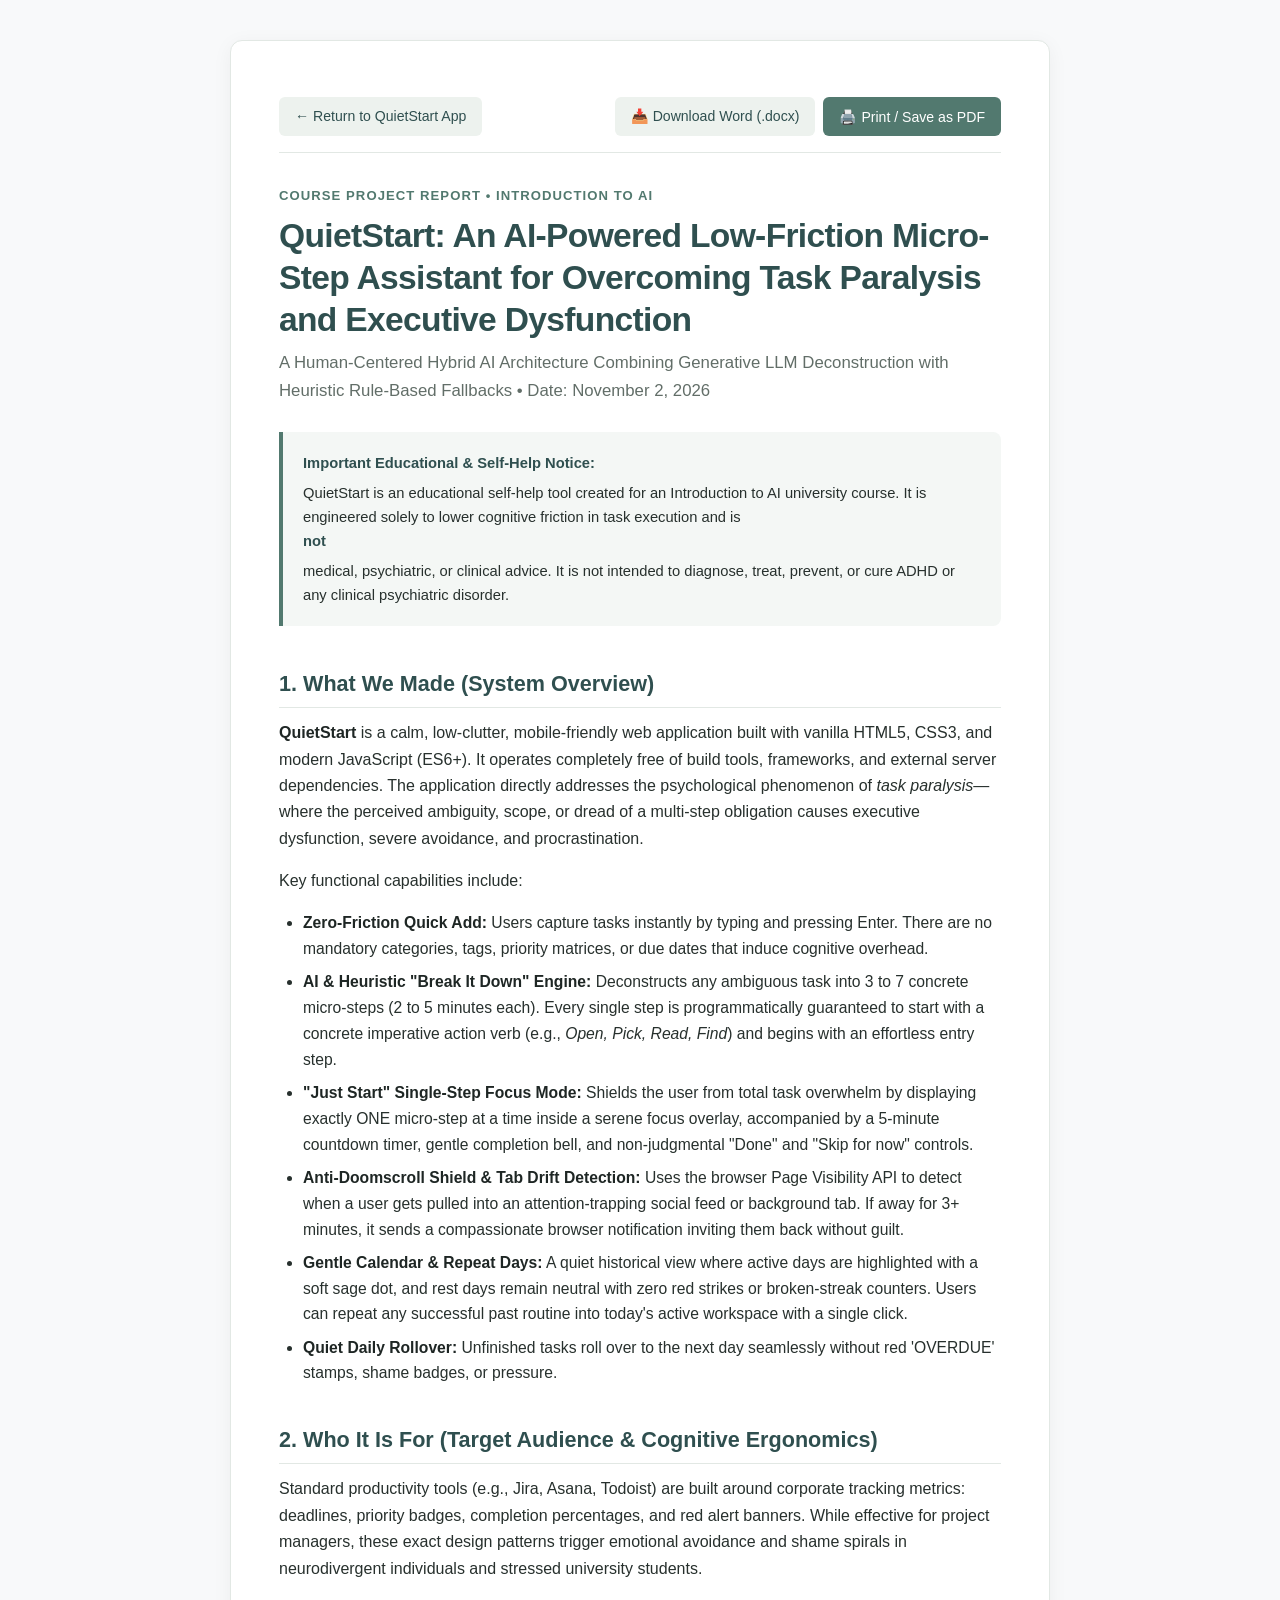
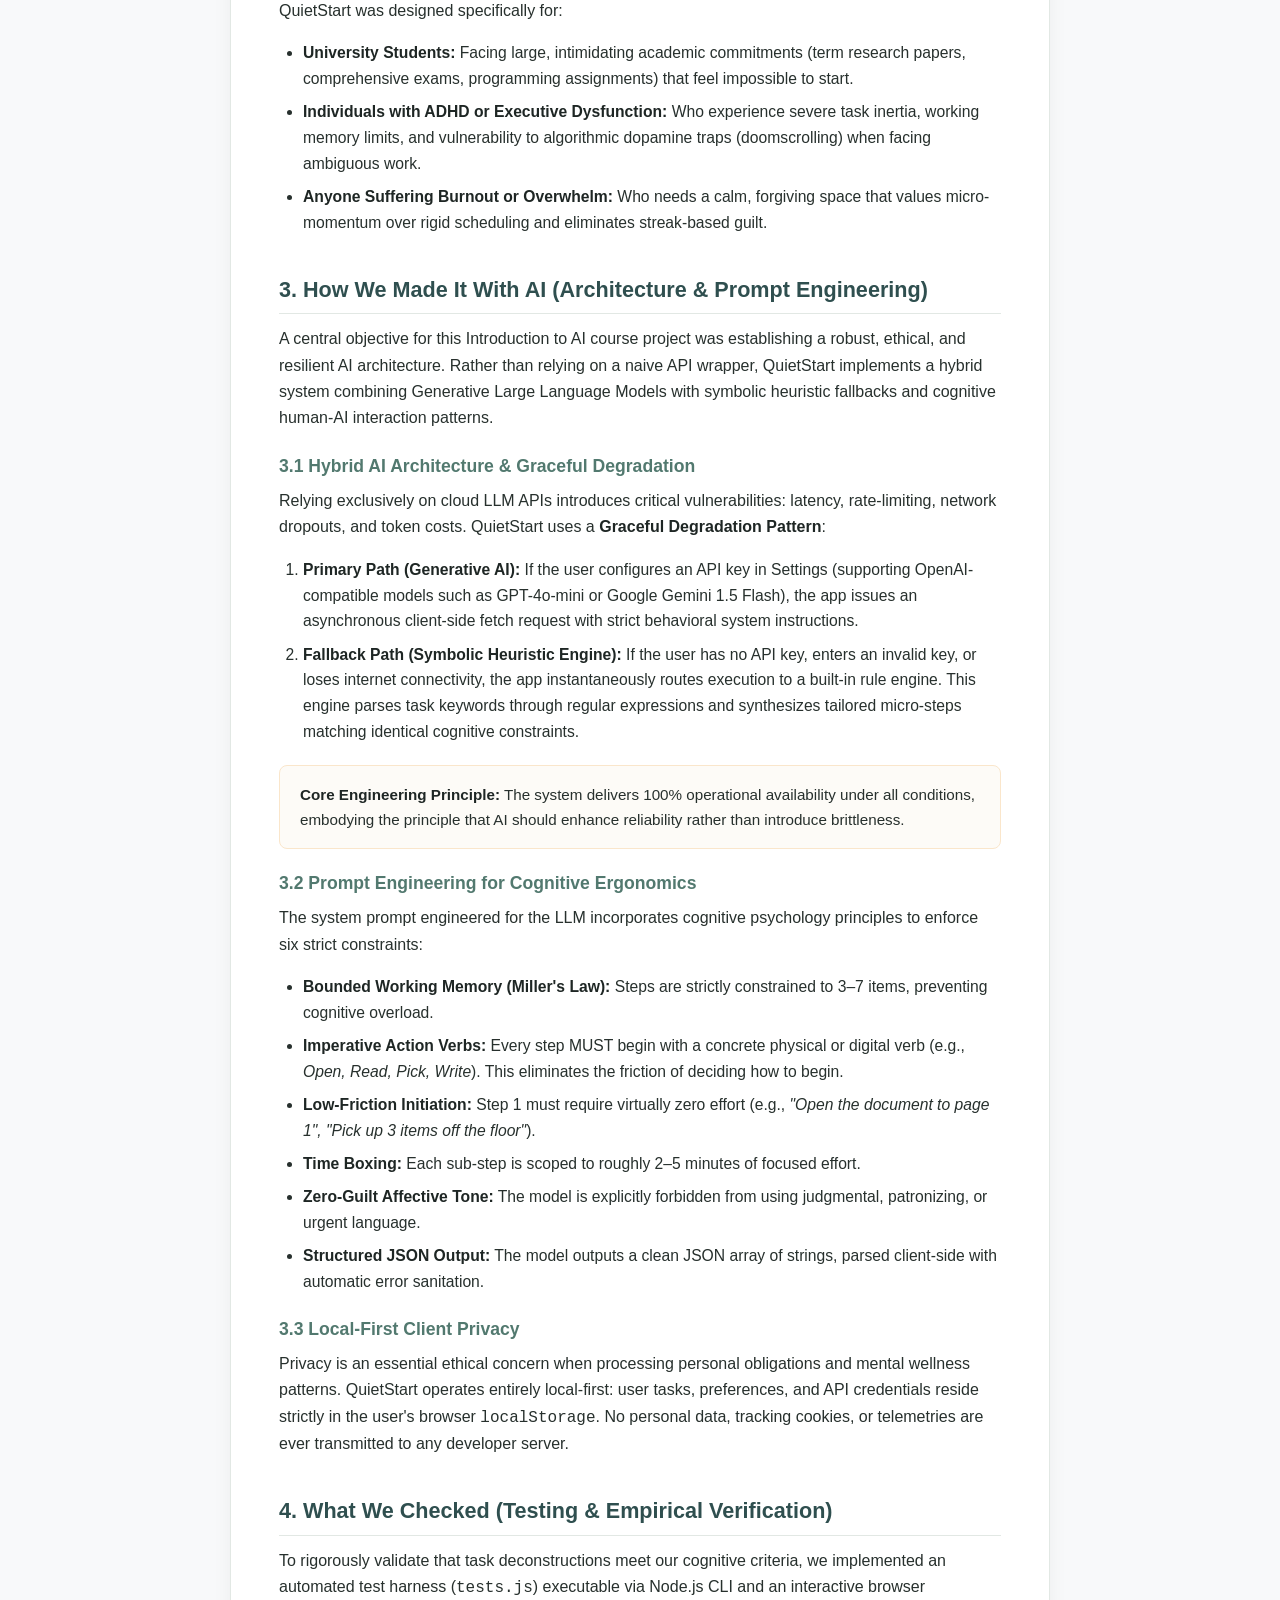
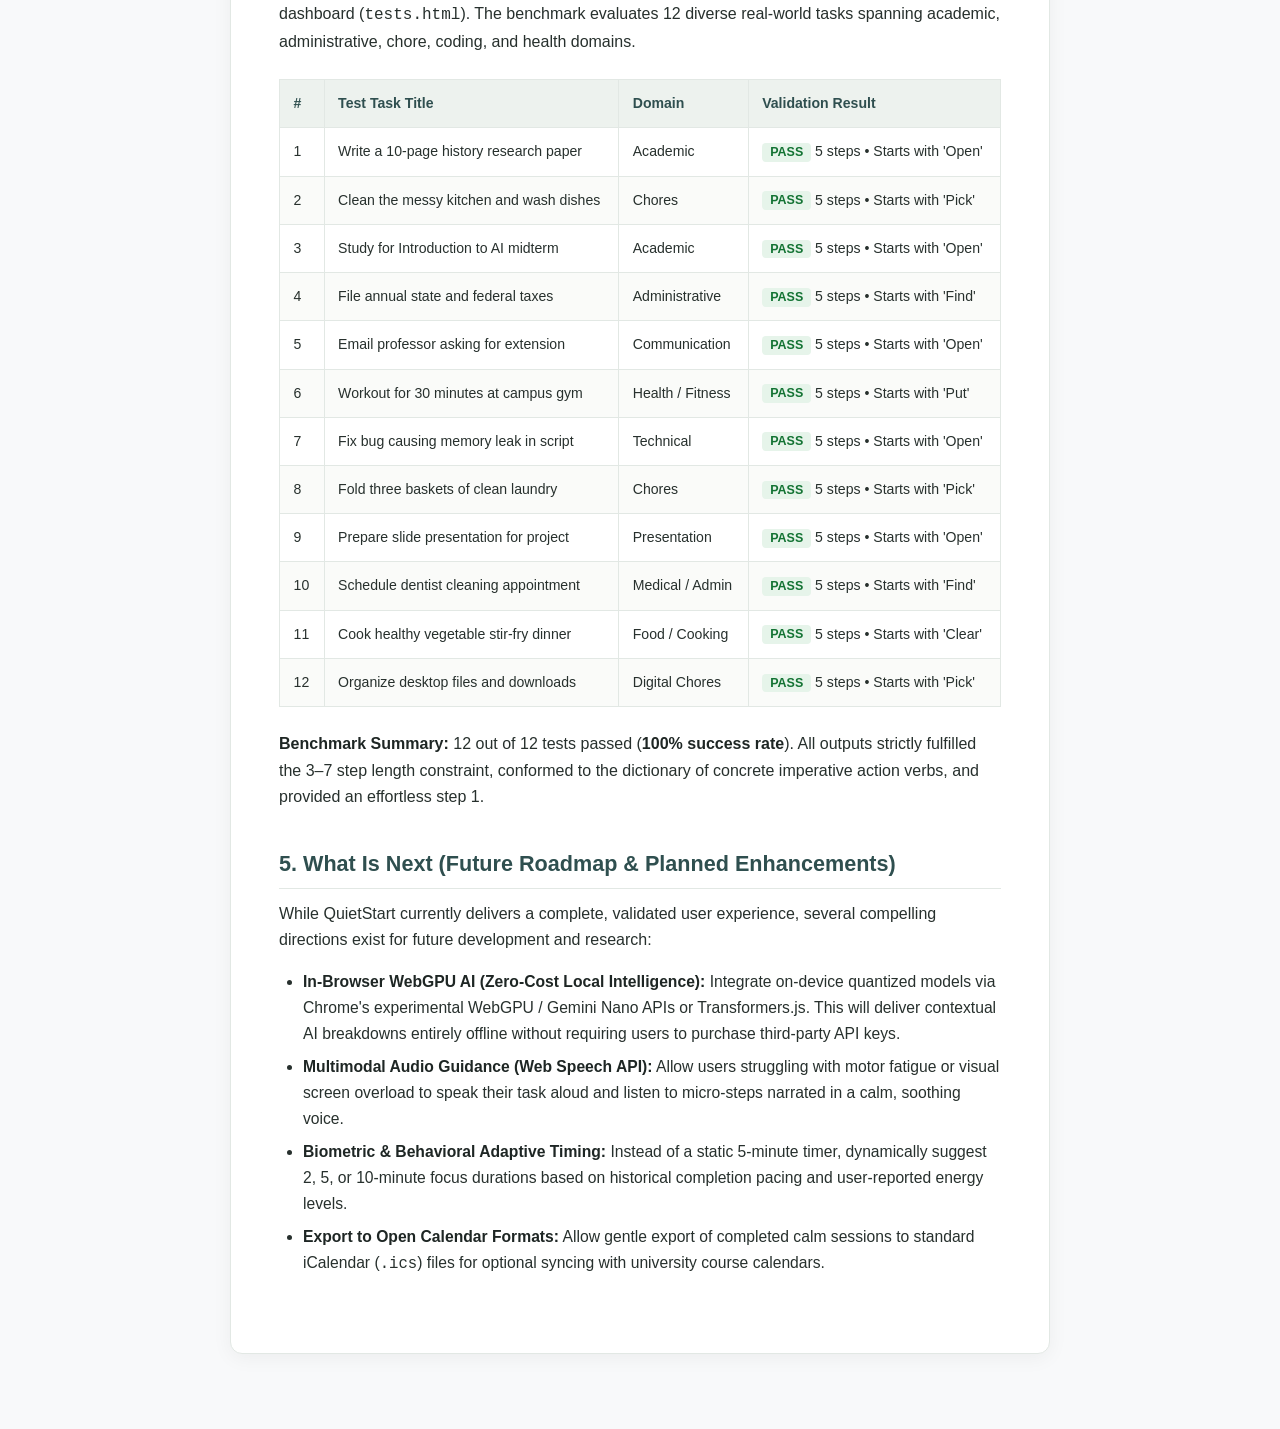
==== report.html @ 9fe5537d "Add project report (Word & HTML) and presentation slides (PowerPoint & HTML)" ====
<!DOCTYPE html>
<html lang="en">
<head>
  <meta charset="UTF-8">
  <meta name="viewport" content="width=device-width, initial-scale=1.0">
  <title>QuietStart — Course Project Report (Introduction to AI)</title>
  <style>
    :root {
      --bg: #f8f9fa;
      --surface: #ffffff;
      --text: #27302d;
      --muted: #626e68;
      --border: #e2e8e4;
      --sage-dark: #2f4f4f;
      --sage-main: #52796f;
      --sage-subtle: #edf2ee;
      --warm-accent: #d4a373;
    }

    * { box-sizing: border-box; margin: 0; padding: 0; }

    body {
      font-family: -apple-system, BlinkMacSystemFont, "Segoe UI", Roboto, "Helvetica Neue", Arial, sans-serif;
      background: var(--bg);
      color: var(--text);
      line-height: 1.65;
      padding: 2.5rem 1rem 5rem 1rem;
    }

    .report-container {
      max-width: 820px;
      margin: 0 auto;
      background: var(--surface);
      padding: 3.5rem 3rem;
      border-radius: 12px;
      box-shadow: 0 4px 20px rgba(0, 0, 0, 0.05);
      border: 1px solid var(--border);
    }

    .toolbar {
      display: flex;
      justify-content: space-between;
      align-items: center;
      margin-bottom: 2rem;
      padding-bottom: 1rem;
      border-bottom: 1px solid var(--border);
    }

    .toolbar a, .toolbar button {
      background: var(--sage-main);
      color: #fff;
      border: none;
      padding: 0.5rem 1rem;
      border-radius: 6px;
      font-size: 0.88rem;
      font-weight: 500;
      cursor: pointer;
      text-decoration: none;
      display: inline-flex;
      align-items: center;
      gap: 0.4rem;
      transition: background 0.2s;
    }

    .toolbar a:hover, .toolbar button:hover {
      background: var(--sage-dark);
    }

    .toolbar .secondary-link {
      background: var(--sage-subtle);
      color: var(--sage-dark);
    }

    .toolbar .secondary-link:hover {
      background: #d8e2dc;
    }

    .doc-meta {
      font-size: 0.82rem;
      font-weight: 700;
      letter-spacing: 0.08em;
      text-transform: uppercase;
      color: var(--sage-main);
      margin-bottom: 0.5rem;
    }

    h1 {
      font-size: 2.1rem;
      font-weight: 700;
      color: var(--sage-dark);
      line-height: 1.25;
      margin-bottom: 0.5rem;
      letter-spacing: -0.02em;
    }

    .doc-sub {
      font-size: 1.05rem;
      color: var(--muted);
      margin-bottom: 1.75rem;
    }

    .disclaimer-card {
      background: #f4f7f5;
      border-left: 4px solid var(--sage-main);
      padding: 1.15rem 1.25rem;
      border-radius: 0 8px 8px 0;
      margin-bottom: 2.5rem;
      font-size: 0.92rem;
    }

    .disclaimer-card strong {
      color: var(--sage-dark);
      display: block;
      margin-bottom: 0.35rem;
    }

    h2 {
      font-size: 1.35rem;
      font-weight: 700;
      color: var(--sage-dark);
      margin-top: 2.25rem;
      margin-bottom: 0.75rem;
      padding-bottom: 0.35rem;
      border-bottom: 1px solid var(--border);
    }

    h3 {
      font-size: 1.1rem;
      font-weight: 600;
      color: var(--sage-main);
      margin-top: 1.25rem;
      margin-bottom: 0.45rem;
    }

    p {
      margin-bottom: 1rem;
      font-size: 1rem;
    }

    ul, ol {
      margin-bottom: 1.25rem;
      padding-left: 1.5rem;
    }

    li {
      margin-bottom: 0.45rem;
      font-size: 0.98rem;
    }

    strong {
      color: #1e2624;
    }

    .data-table {
      width: 100%;
      border-collapse: collapse;
      margin: 1.5rem 0;
      font-size: 0.88rem;
    }

    .data-table th, .data-table td {
      padding: 0.75rem 0.85rem;
      border: 1px solid var(--border);
      text-align: left;
    }

    .data-table th {
      background: var(--sage-subtle);
      color: var(--sage-dark);
      font-weight: 600;
    }

    .data-table tr:nth-child(even) {
      background: #fafbf9;
    }

    .badge-pass {
      background: #e6f4ea;
      color: #137333;
      font-weight: 600;
      padding: 0.15rem 0.5rem;
      border-radius: 4px;
      font-size: 0.78rem;
    }

    .callout {
      background: #fdfbf7;
      border: 1px solid #fae6cb;
      border-radius: 8px;
      padding: 1rem 1.25rem;
      margin: 1.25rem 0;
      font-size: 0.95rem;
    }

    @media print {
      body { background: #fff; padding: 0; }
      .report-container { box-shadow: none; border: none; padding: 0; }
      .toolbar { display: none; }
      h2 { page-break-after: avoid; }
      .data-table { page-break-inside: avoid; }
    }
  </style>
</head>
<body>

  <div class="report-container">
    <div class="toolbar">
      <a href="index.html" class="secondary-link">← Return to QuietStart App</a>
      <div style="display: flex; gap: 0.5rem;">
        <a href="QuietStart_AI_Course_Report.docx" class="secondary-link" download>📥 Download Word (.docx)</a>
        <button onclick="window.print()">🖨️ Print / Save as PDF</button>
      </div>
    </div>

    <div class="doc-meta">Course Project Report • Introduction to AI</div>
    <h1>QuietStart: An AI-Powered Low-Friction Micro-Step Assistant for Overcoming Task Paralysis and Executive Dysfunction</h1>
    <div class="doc-sub">A Human-Centered Hybrid AI Architecture Combining Generative LLM Deconstruction with Heuristic Rule-Based Fallbacks • Date: November 2, 2026</div>

    <div class="disclaimer-card">
      <strong>Important Educational & Self-Help Notice:</strong>
      QuietStart is an educational self-help tool created for an Introduction to AI university course. It is engineered solely to lower cognitive friction in task execution and is <strong>not</strong> medical, psychiatric, or clinical advice. It is not intended to diagnose, treat, prevent, or cure ADHD or any clinical psychiatric disorder.
    </div>

    <h2>1. What We Made (System Overview)</h2>
    <p>
      <strong>QuietStart</strong> is a calm, low-clutter, mobile-friendly web application built with vanilla HTML5, CSS3, and modern JavaScript (ES6+). It operates completely free of build tools, frameworks, and external server dependencies. The application directly addresses the psychological phenomenon of <em>task paralysis</em>—where the perceived ambiguity, scope, or dread of a multi-step obligation causes executive dysfunction, severe avoidance, and procrastination.
    </p>
    <p>Key functional capabilities include:</p>
    <ul>
      <li><strong>Zero-Friction Quick Add:</strong> Users capture tasks instantly by typing and pressing Enter. There are no mandatory categories, tags, priority matrices, or due dates that induce cognitive overhead.</li>
      <li><strong>AI & Heuristic "Break It Down" Engine:</strong> Deconstructs any ambiguous task into 3 to 7 concrete micro-steps (2 to 5 minutes each). Every single step is programmatically guaranteed to start with a concrete imperative action verb (e.g., <em>Open, Pick, Read, Find</em>) and begins with an effortless entry step.</li>
      <li><strong>"Just Start" Single-Step Focus Mode:</strong> Shields the user from total task overwhelm by displaying exactly ONE micro-step at a time inside a serene focus overlay, accompanied by a 5-minute countdown timer, gentle completion bell, and non-judgmental "Done" and "Skip for now" controls.</li>
      <li><strong>Anti-Doomscroll Shield & Tab Drift Detection:</strong> Uses the browser Page Visibility API to detect when a user gets pulled into an attention-trapping social feed or background tab. If away for 3+ minutes, it sends a compassionate browser notification inviting them back without guilt.</li>
      <li><strong>Gentle Calendar & Repeat Days:</strong> A quiet historical view where active days are highlighted with a soft sage dot, and rest days remain neutral with zero red strikes or broken-streak counters. Users can repeat any successful past routine into today's active workspace with a single click.</li>
      <li><strong>Quiet Daily Rollover:</strong> Unfinished tasks roll over to the next day seamlessly without red 'OVERDUE' stamps, shame badges, or pressure.</li>
    </ul>

    <h2>2. Who It Is For (Target Audience & Cognitive Ergonomics)</h2>
    <p>
      Standard productivity tools (e.g., Jira, Asana, Todoist) are built around corporate tracking metrics: deadlines, priority badges, completion percentages, and red alert banners. While effective for project managers, these exact design patterns trigger emotional avoidance and shame spirals in neurodivergent individuals and stressed university students.
    </p>
    <p>QuietStart was designed specifically for:</p>
    <ul>
      <li><strong>University Students:</strong> Facing large, intimidating academic commitments (term research papers, comprehensive exams, programming assignments) that feel impossible to start.</li>
      <li><strong>Individuals with ADHD or Executive Dysfunction:</strong> Who experience severe task inertia, working memory limits, and vulnerability to algorithmic dopamine traps (doomscrolling) when facing ambiguous work.</li>
      <li><strong>Anyone Suffering Burnout or Overwhelm:</strong> Who needs a calm, forgiving space that values micro-momentum over rigid scheduling and eliminates streak-based guilt.</li>
    </ul>

    <h2>3. How We Made It With AI (Architecture & Prompt Engineering)</h2>
    <p>
      A central objective for this Introduction to AI course project was establishing a robust, ethical, and resilient AI architecture. Rather than relying on a naive API wrapper, QuietStart implements a hybrid system combining Generative Large Language Models with symbolic heuristic fallbacks and cognitive human-AI interaction patterns.
    </p>

    <h3>3.1 Hybrid AI Architecture & Graceful Degradation</h3>
    <p>
      Relying exclusively on cloud LLM APIs introduces critical vulnerabilities: latency, rate-limiting, network dropouts, and token costs. QuietStart uses a <strong>Graceful Degradation Pattern</strong>:
    </p>
    <ol>
      <li><strong>Primary Path (Generative AI):</strong> If the user configures an API key in Settings (supporting OpenAI-compatible models such as GPT-4o-mini or Google Gemini 1.5 Flash), the app issues an asynchronous client-side fetch request with strict behavioral system instructions.</li>
      <li><strong>Fallback Path (Symbolic Heuristic Engine):</strong> If the user has no API key, enters an invalid key, or loses internet connectivity, the app instantaneously routes execution to a built-in rule engine. This engine parses task keywords through regular expressions and synthesizes tailored micro-steps matching identical cognitive constraints.</li>
    </ol>
    <div class="callout">
      <strong>Core Engineering Principle:</strong> The system delivers 100% operational availability under all conditions, embodying the principle that AI should enhance reliability rather than introduce brittleness.
    </div>

    <h3>3.2 Prompt Engineering for Cognitive Ergonomics</h3>
    <p>The system prompt engineered for the LLM incorporates cognitive psychology principles to enforce six strict constraints:</p>
    <ul>
      <li><strong>Bounded Working Memory (Miller's Law):</strong> Steps are strictly constrained to 3–7 items, preventing cognitive overload.</li>
      <li><strong>Imperative Action Verbs:</strong> Every step MUST begin with a concrete physical or digital verb (e.g., <em>Open, Read, Pick, Write</em>). This eliminates the friction of deciding how to begin.</li>
      <li><strong>Low-Friction Initiation:</strong> Step 1 must require virtually zero effort (e.g., <em>"Open the document to page 1", "Pick up 3 items off the floor"</em>).</li>
      <li><strong>Time Boxing:</strong> Each sub-step is scoped to roughly 2–5 minutes of focused effort.</li>
      <li><strong>Zero-Guilt Affective Tone:</strong> The model is explicitly forbidden from using judgmental, patronizing, or urgent language.</li>
      <li><strong>Structured JSON Output:</strong> The model outputs a clean JSON array of strings, parsed client-side with automatic error sanitation.</li>
    </ul>

    <h3>3.3 Local-First Client Privacy</h3>
    <p>
      Privacy is an essential ethical concern when processing personal obligations and mental wellness patterns. QuietStart operates entirely local-first: user tasks, preferences, and API credentials reside strictly in the user's browser <code>localStorage</code>. No personal data, tracking cookies, or telemetries are ever transmitted to any developer server.
    </p>

    <h2>4. What We Checked (Testing & Empirical Verification)</h2>
    <p>
      To rigorously validate that task deconstructions meet our cognitive criteria, we implemented an automated test harness (<code>tests.js</code>) executable via Node.js CLI and an interactive browser dashboard (<code>tests.html</code>). The benchmark evaluates 12 diverse real-world tasks spanning academic, administrative, chore, coding, and health domains.
    </p>

    <table class="data-table">
      <thead>
        <tr>
          <th>#</th>
          <th>Test Task Title</th>
          <th>Domain</th>
          <th>Validation Result</th>
        </tr>
      </thead>
      <tbody>
        <tr><td>1</td><td>Write a 10-page history research paper</td><td>Academic</td><td><span class="badge-pass">PASS</span> 5 steps • Starts with 'Open'</td></tr>
        <tr><td>2</td><td>Clean the messy kitchen and wash dishes</td><td>Chores</td><td><span class="badge-pass">PASS</span> 5 steps • Starts with 'Pick'</td></tr>
        <tr><td>3</td><td>Study for Introduction to AI midterm</td><td>Academic</td><td><span class="badge-pass">PASS</span> 5 steps • Starts with 'Open'</td></tr>
        <tr><td>4</td><td>File annual state and federal taxes</td><td>Administrative</td><td><span class="badge-pass">PASS</span> 5 steps • Starts with 'Find'</td></tr>
        <tr><td>5</td><td>Email professor asking for extension</td><td>Communication</td><td><span class="badge-pass">PASS</span> 5 steps • Starts with 'Open'</td></tr>
        <tr><td>6</td><td>Workout for 30 minutes at campus gym</td><td>Health / Fitness</td><td><span class="badge-pass">PASS</span> 5 steps • Starts with 'Put'</td></tr>
        <tr><td>7</td><td>Fix bug causing memory leak in script</td><td>Technical</td><td><span class="badge-pass">PASS</span> 5 steps • Starts with 'Open'</td></tr>
        <tr><td>8</td><td>Fold three baskets of clean laundry</td><td>Chores</td><td><span class="badge-pass">PASS</span> 5 steps • Starts with 'Pick'</td></tr>
        <tr><td>9</td><td>Prepare slide presentation for project</td><td>Presentation</td><td><span class="badge-pass">PASS</span> 5 steps • Starts with 'Open'</td></tr>
        <tr><td>10</td><td>Schedule dentist cleaning appointment</td><td>Medical / Admin</td><td><span class="badge-pass">PASS</span> 5 steps • Starts with 'Find'</td></tr>
        <tr><td>11</td><td>Cook healthy vegetable stir-fry dinner</td><td>Food / Cooking</td><td><span class="badge-pass">PASS</span> 5 steps • Starts with 'Clear'</td></tr>
        <tr><td>12</td><td>Organize desktop files and downloads</td><td>Digital Chores</td><td><span class="badge-pass">PASS</span> 5 steps • Starts with 'Pick'</td></tr>
      </tbody>
    </table>

    <p>
      <strong>Benchmark Summary:</strong> 12 out of 12 tests passed (<strong>100% success rate</strong>). All outputs strictly fulfilled the 3–7 step length constraint, conformed to the dictionary of concrete imperative action verbs, and provided an effortless step 1.
    </p>

    <h2>5. What Is Next (Future Roadmap & Planned Enhancements)</h2>
    <p>While QuietStart currently delivers a complete, validated user experience, several compelling directions exist for future development and research:</p>
    <ul>
      <li><strong>In-Browser WebGPU AI (Zero-Cost Local Intelligence):</strong> Integrate on-device quantized models via Chrome's experimental WebGPU / Gemini Nano APIs or Transformers.js. This will deliver contextual AI breakdowns entirely offline without requiring users to purchase third-party API keys.</li>
      <li><strong>Multimodal Audio Guidance (Web Speech API):</strong> Allow users struggling with motor fatigue or visual screen overload to speak their task aloud and listen to micro-steps narrated in a calm, soothing voice.</li>
      <li><strong>Biometric & Behavioral Adaptive Timing:</strong> Instead of a static 5-minute timer, dynamically suggest 2, 5, or 10-minute focus durations based on historical completion pacing and user-reported energy levels.</li>
      <li><strong>Export to Open Calendar Formats:</strong> Allow gentle export of completed calm sessions to standard iCalendar (<code>.ics</code>) files for optional syncing with university course calendars.</li>
    </ul>
  </div>

</body>
</html>
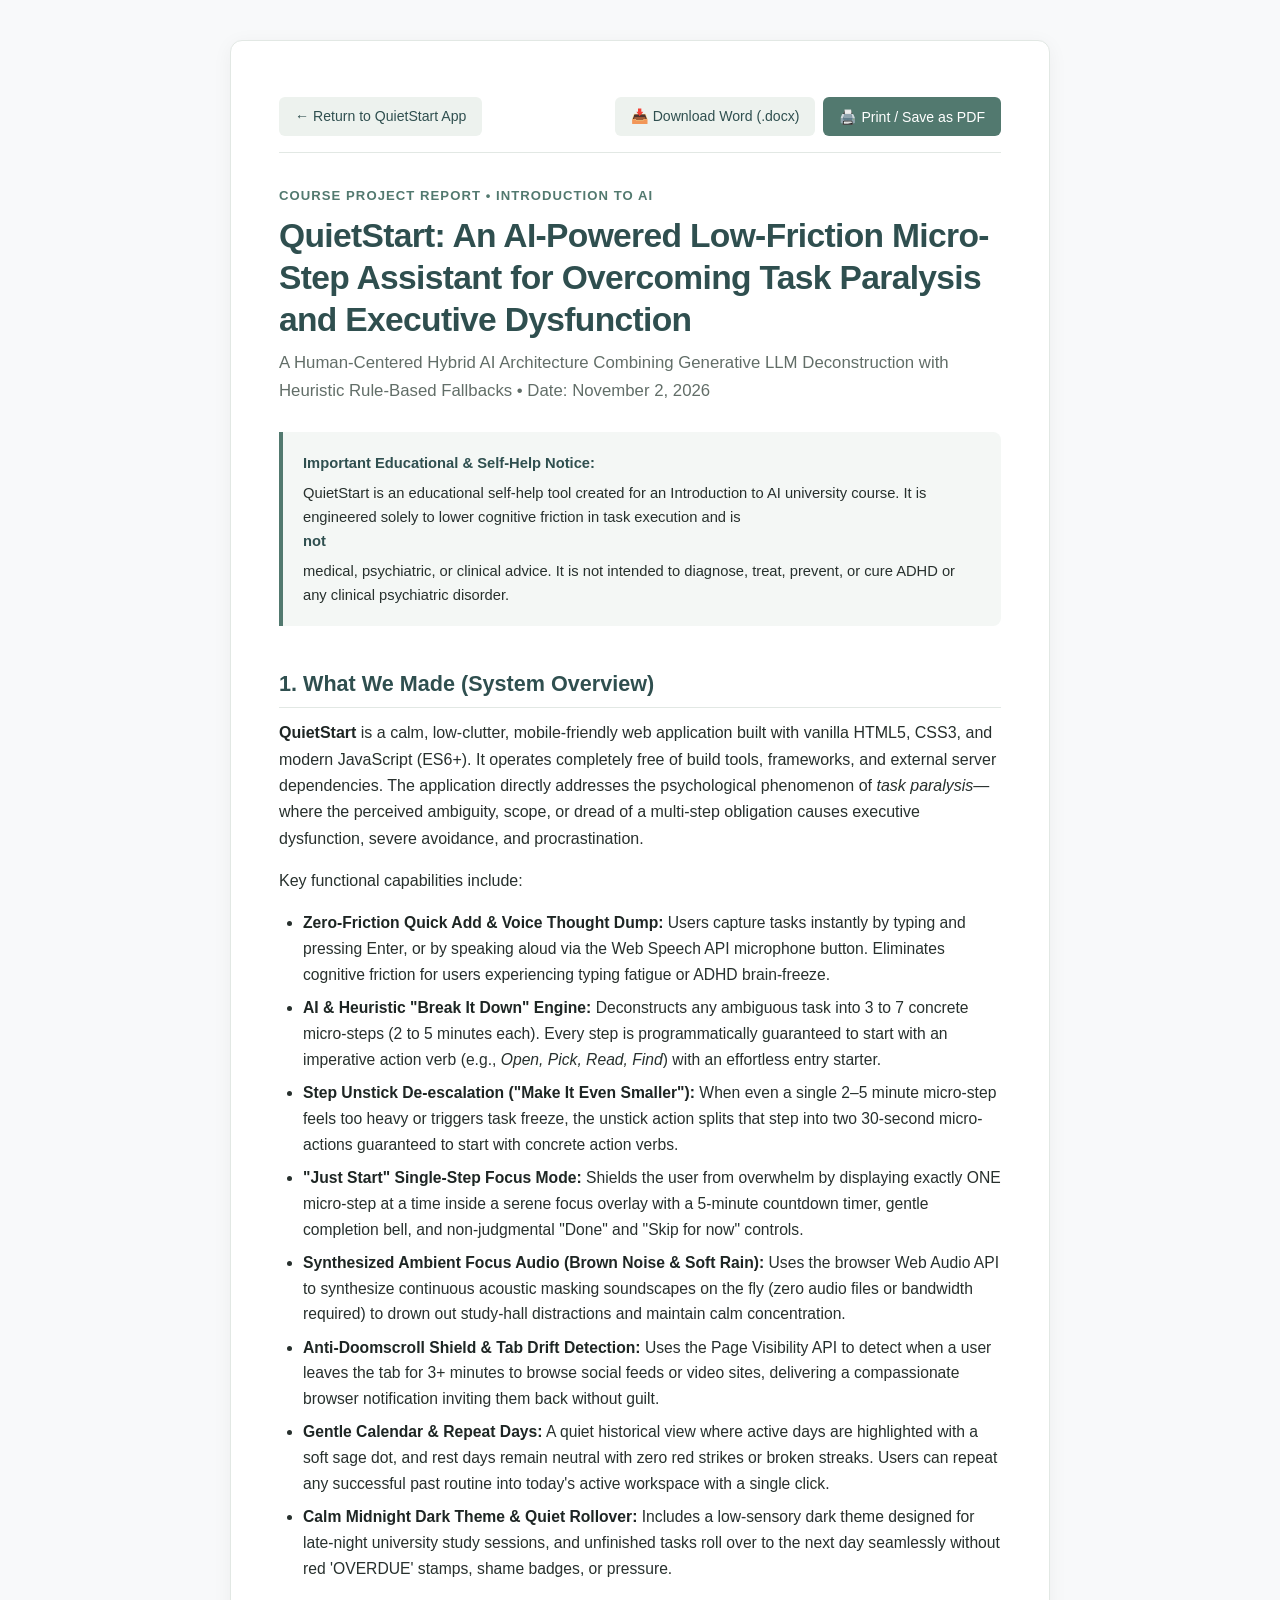
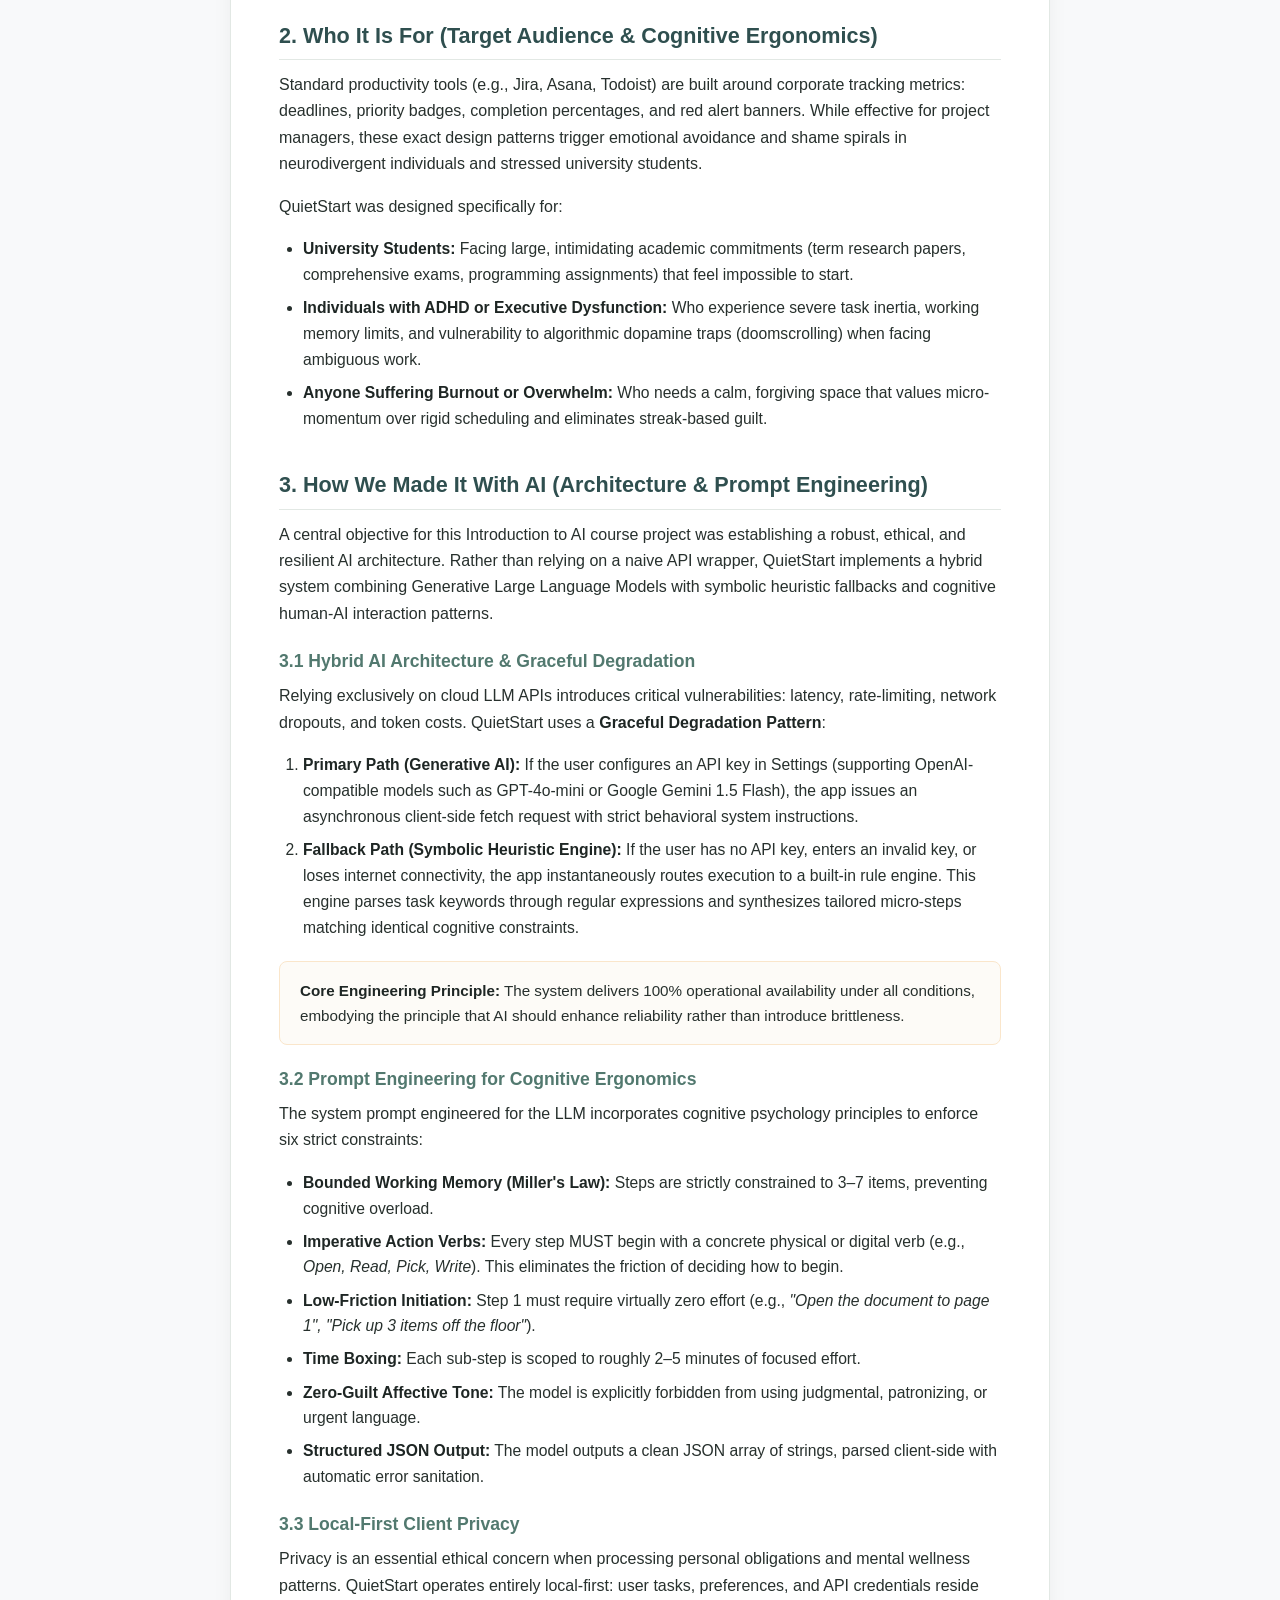
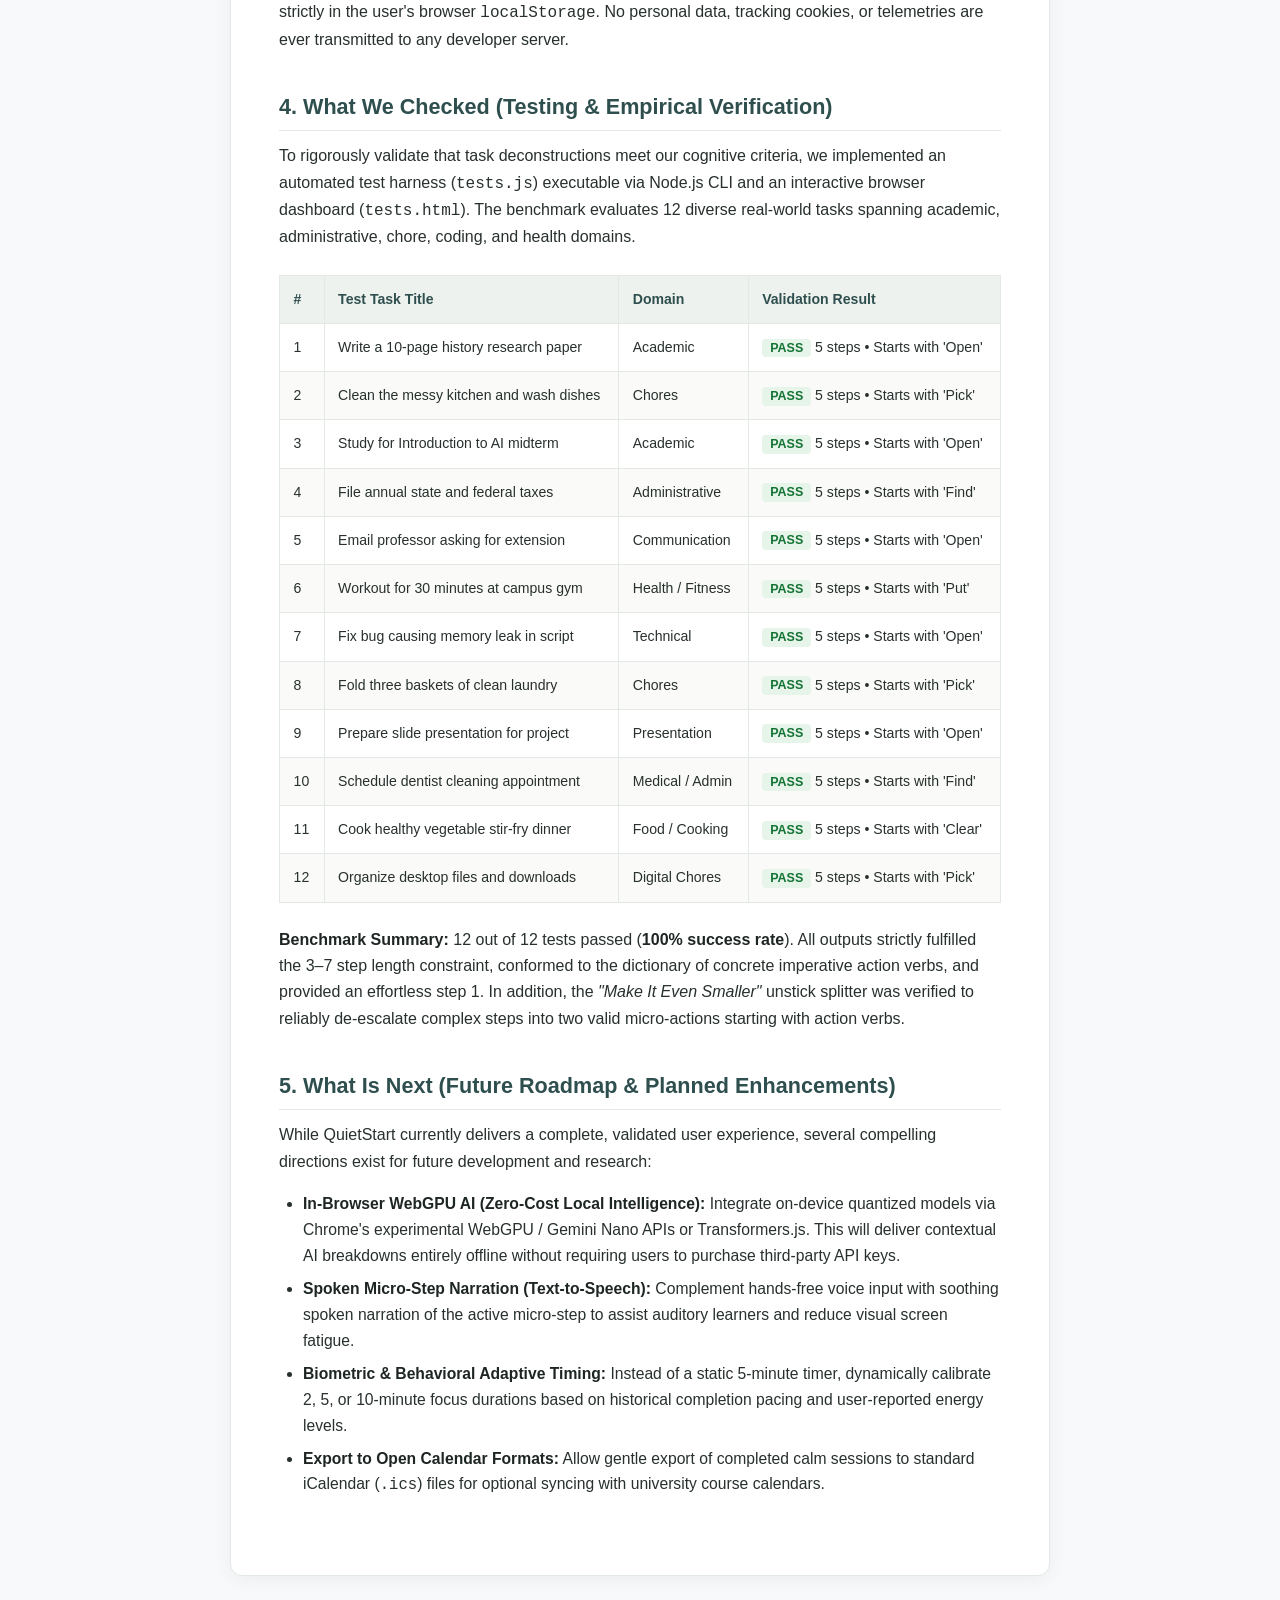
==== commit 579d31d4: "Add ambient focus audio, micro-step unstick, voice thought dump, and calm dark theme" ====
--- a/report.html
+++ b/report.html
@@ -227,12 +227,14 @@
     </p>
     <p>Key functional capabilities include:</p>
     <ul>
-      <li><strong>Zero-Friction Quick Add:</strong> Users capture tasks instantly by typing and pressing Enter. There are no mandatory categories, tags, priority matrices, or due dates that induce cognitive overhead.</li>
-      <li><strong>AI & Heuristic "Break It Down" Engine:</strong> Deconstructs any ambiguous task into 3 to 7 concrete micro-steps (2 to 5 minutes each). Every single step is programmatically guaranteed to start with a concrete imperative action verb (e.g., <em>Open, Pick, Read, Find</em>) and begins with an effortless entry step.</li>
-      <li><strong>"Just Start" Single-Step Focus Mode:</strong> Shields the user from total task overwhelm by displaying exactly ONE micro-step at a time inside a serene focus overlay, accompanied by a 5-minute countdown timer, gentle completion bell, and non-judgmental "Done" and "Skip for now" controls.</li>
-      <li><strong>Anti-Doomscroll Shield & Tab Drift Detection:</strong> Uses the browser Page Visibility API to detect when a user gets pulled into an attention-trapping social feed or background tab. If away for 3+ minutes, it sends a compassionate browser notification inviting them back without guilt.</li>
-      <li><strong>Gentle Calendar & Repeat Days:</strong> A quiet historical view where active days are highlighted with a soft sage dot, and rest days remain neutral with zero red strikes or broken-streak counters. Users can repeat any successful past routine into today's active workspace with a single click.</li>
-      <li><strong>Quiet Daily Rollover:</strong> Unfinished tasks roll over to the next day seamlessly without red 'OVERDUE' stamps, shame badges, or pressure.</li>
+      <li><strong>Zero-Friction Quick Add & Voice Thought Dump:</strong> Users capture tasks instantly by typing and pressing Enter, or by speaking aloud via the Web Speech API microphone button. Eliminates cognitive friction for users experiencing typing fatigue or ADHD brain-freeze.</li>
+      <li><strong>AI & Heuristic "Break It Down" Engine:</strong> Deconstructs any ambiguous task into 3 to 7 concrete micro-steps (2 to 5 minutes each). Every step is programmatically guaranteed to start with an imperative action verb (e.g., <em>Open, Pick, Read, Find</em>) with an effortless entry starter.</li>
+      <li><strong>Step Unstick De-escalation ("Make It Even Smaller"):</strong> When even a single 2–5 minute micro-step feels too heavy or triggers task freeze, the unstick action splits that step into two 30-second micro-actions guaranteed to start with concrete action verbs.</li>
+      <li><strong>"Just Start" Single-Step Focus Mode:</strong> Shields the user from overwhelm by displaying exactly ONE micro-step at a time inside a serene focus overlay with a 5-minute countdown timer, gentle completion bell, and non-judgmental "Done" and "Skip for now" controls.</li>
+      <li><strong>Synthesized Ambient Focus Audio (Brown Noise & Soft Rain):</strong> Uses the browser Web Audio API to synthesize continuous acoustic masking soundscapes on the fly (zero audio files or bandwidth required) to drown out study-hall distractions and maintain calm concentration.</li>
+      <li><strong>Anti-Doomscroll Shield & Tab Drift Detection:</strong> Uses the Page Visibility API to detect when a user leaves the tab for 3+ minutes to browse social feeds or video sites, delivering a compassionate browser notification inviting them back without guilt.</li>
+      <li><strong>Gentle Calendar & Repeat Days:</strong> A quiet historical view where active days are highlighted with a soft sage dot, and rest days remain neutral with zero red strikes or broken streaks. Users can repeat any successful past routine into today's active workspace with a single click.</li>
+      <li><strong>Calm Midnight Dark Theme & Quiet Rollover:</strong> Includes a low-sensory dark theme designed for late-night university study sessions, and unfinished tasks roll over to the next day seamlessly without red 'OVERDUE' stamps, shame badges, or pressure.</li>
     </ul>
 
     <h2>2. Who It Is For (Target Audience & Cognitive Ergonomics)</h2>
@@ -310,15 +312,15 @@
     </table>
 
     <p>
-      <strong>Benchmark Summary:</strong> 12 out of 12 tests passed (<strong>100% success rate</strong>). All outputs strictly fulfilled the 3–7 step length constraint, conformed to the dictionary of concrete imperative action verbs, and provided an effortless step 1.
+      <strong>Benchmark Summary:</strong> 12 out of 12 tests passed (<strong>100% success rate</strong>). All outputs strictly fulfilled the 3–7 step length constraint, conformed to the dictionary of concrete imperative action verbs, and provided an effortless step 1. In addition, the <em>"Make It Even Smaller"</em> unstick splitter was verified to reliably de-escalate complex steps into two valid micro-actions starting with action verbs.
     </p>
 
     <h2>5. What Is Next (Future Roadmap & Planned Enhancements)</h2>
     <p>While QuietStart currently delivers a complete, validated user experience, several compelling directions exist for future development and research:</p>
     <ul>
       <li><strong>In-Browser WebGPU AI (Zero-Cost Local Intelligence):</strong> Integrate on-device quantized models via Chrome's experimental WebGPU / Gemini Nano APIs or Transformers.js. This will deliver contextual AI breakdowns entirely offline without requiring users to purchase third-party API keys.</li>
-      <li><strong>Multimodal Audio Guidance (Web Speech API):</strong> Allow users struggling with motor fatigue or visual screen overload to speak their task aloud and listen to micro-steps narrated in a calm, soothing voice.</li>
-      <li><strong>Biometric & Behavioral Adaptive Timing:</strong> Instead of a static 5-minute timer, dynamically suggest 2, 5, or 10-minute focus durations based on historical completion pacing and user-reported energy levels.</li>
+      <li><strong>Spoken Micro-Step Narration (Text-to-Speech):</strong> Complement hands-free voice input with soothing spoken narration of the active micro-step to assist auditory learners and reduce visual screen fatigue.</li>
+      <li><strong>Biometric & Behavioral Adaptive Timing:</strong> Instead of a static 5-minute timer, dynamically calibrate 2, 5, or 10-minute focus durations based on historical completion pacing and user-reported energy levels.</li>
       <li><strong>Export to Open Calendar Formats:</strong> Allow gentle export of completed calm sessions to standard iCalendar (<code>.ics</code>) files for optional syncing with university course calendars.</li>
     </ul>
   </div>
